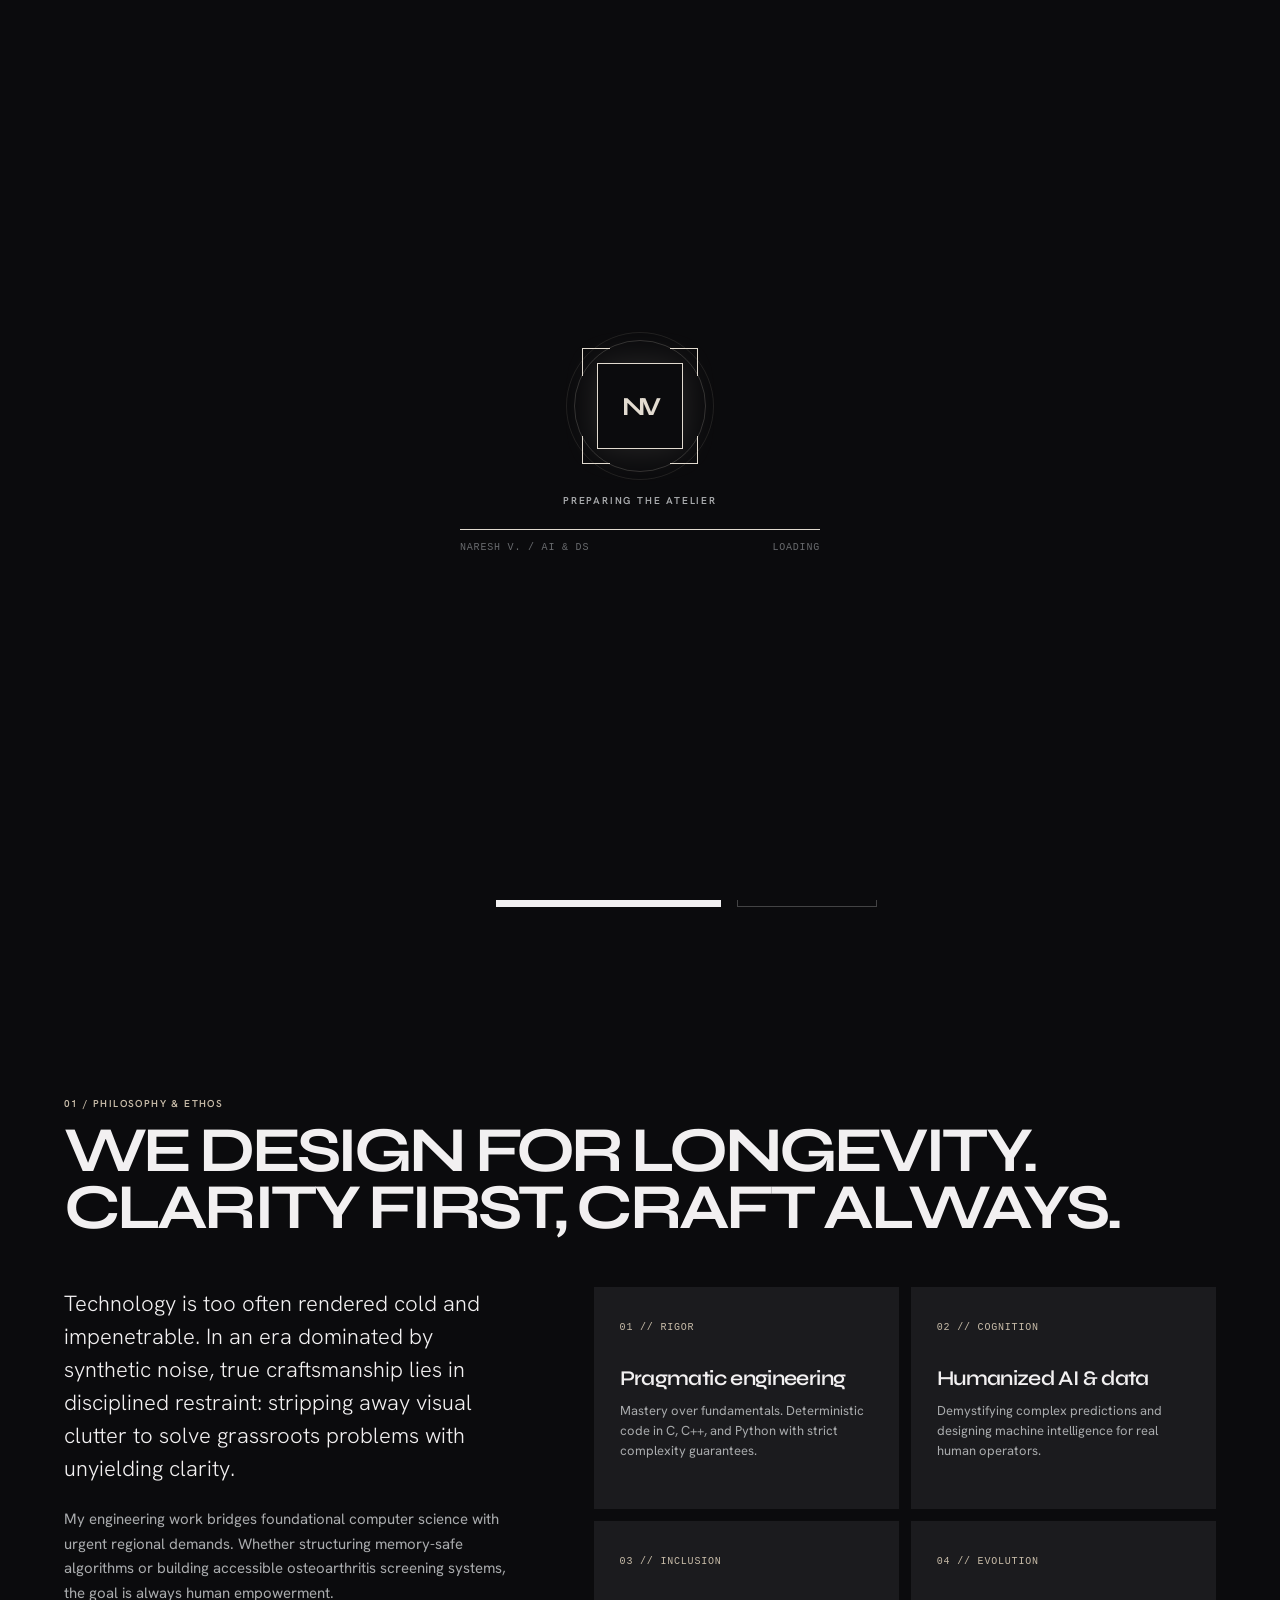
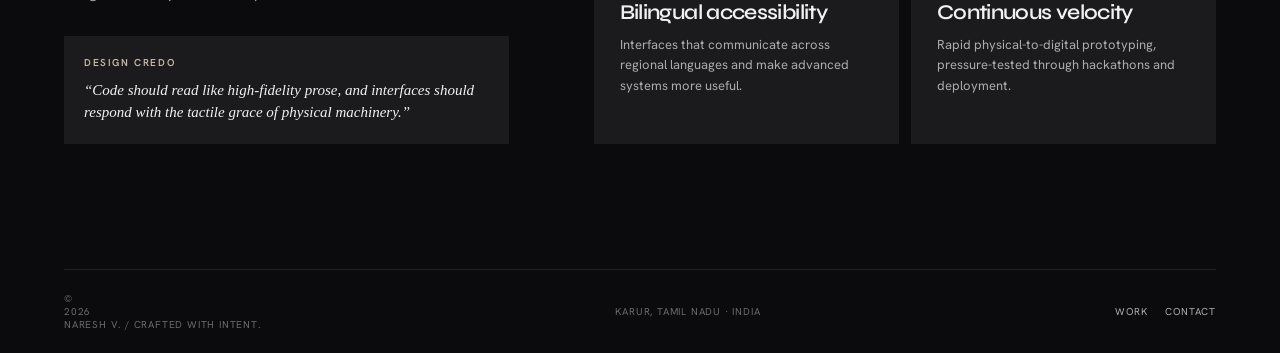
==== index.html @ b85d14c0 "Add files via upload" ====
<!doctype html>
<html lang="en">
<head>
  <meta charset="UTF-8" />
  <meta name="viewport" content="width=device-width, initial-scale=1.0" />
  <meta name="description" content="Naresh V. is an AI and Data Science engineer building practical, human-centered digital systems." />
  <title>Naresh V. | AI &amp; Data Science Engineer</title>
  <link rel="preconnect" href="https://fonts.googleapis.com" />
  <link rel="preconnect" href="https://fonts.googleapis.com" crossorigin />
  <link href="https://fonts.googleapis.com/css2?family=Hanken+Grotesk:wght@300;400;500;600&family=Syne:wght@500;600;700;800&display=swap" rel="stylesheet" />
  <link rel="stylesheet" href="styles.css" />
</head>
<body>
  <div class="cursor-glow" aria-hidden="true"></div>
  <header class="site-header">
    <a class="brand" href="index.html" aria-label="Naresh V. home"><span>NV</span><small>AI / DS</small></a>
    <nav class="desktop-nav" aria-label="Primary navigation"><a href="work.html">Work</a><a href="arsenal.html">Arsenal</a><a href="journey.html">Journey</a><a href="contact.html">Contact</a></nav>
    <a class="header-cta" href="contact.html">Let's connect <span>↗</span></a>
    <button class="menu-button" type="button" aria-label="Open navigation" aria-expanded="false"><span></span><span></span></button>
  </header>
  <main>
    <section class="hero section-shell">
      <div class="hero-topline"><span class="status"><i></i> B.Tech AI &amp; Data Science · MKCE Karur</span><span class="availability">Available for high-impact collaborations <b>2025</b></span></div>
      <div class="hero-title reveal"><p class="eyebrow">A digital craft practice</p><h1>Crafted to<br /><em>mean something</em><b>.</b></h1><p class="hero-note">// Turning complex algorithmic logic into intuitive, human-centered digital artifacts.</p></div>
      <div class="hero-grid reveal"><div><p class="eyebrow warm">Identity &amp; discipline</p><h2>Naresh V. — AI &amp; Data Science Engineer, software craftsman &amp; bilingual systems innovator.</h2></div><div class="hero-copy"><p>I am a second-year B.Tech student at <strong>M. Kumarasamy College of Engineering</strong>, Karur, Tamil Nadu. Rooted in programming logic, machine intelligence, and distributed systems, I construct robust software architectures designed to solve tangible grassroots challenges.</p><div class="hero-actions"><a class="button button-solid" href="work.html">Explore selected work <span>↗</span></a><a class="button button-ghost" href="#philosophy">Read ethos <span>↓</span></a></div></div></div>
    </section>
    <section class="section-shell philosophy" id="philosophy"><div class="section-heading reveal"><div><p class="eyebrow warm">01 / Philosophy &amp; ethos</p><h2>We design for longevity.<br />Clarity first, craft always.</h2></div></div><div class="philosophy-grid"><div class="philosophy-story reveal"><p class="lead">Technology is too often rendered cold and impenetrable. In an era dominated by synthetic noise, true craftsmanship lies in disciplined restraint: stripping away visual clutter to solve grassroots problems with unyielding clarity.</p><p>My engineering work bridges foundational computer science with urgent regional demands. Whether structuring memory-safe algorithms or building accessible osteoarthritis screening systems, the goal is always human empowerment.</p><blockquote><span>Design credo</span>“Code should read like high-fidelity prose, and interfaces should respond with the tactile grace of physical machinery.”</blockquote></div><div class="pillar-grid"><article><span>01 // RIGOR</span><h3>Pragmatic engineering</h3><p>Mastery over fundamentals. Deterministic code in C, C++, and Python with strict complexity guarantees.</p></article><article><span>02 // COGNITION</span><h3>Humanized AI &amp; data</h3><p>Demystifying complex predictions and designing machine intelligence for real human operators.</p></article><article><span>03 // INCLUSION</span><h3>Bilingual accessibility</h3><p>Interfaces that communicate across regional languages and make advanced systems more useful.</p></article><article><span>04 // EVOLUTION</span><h3>Continuous velocity</h3><p>Rapid physical-to-digital prototyping, pressure-tested through hackathons and deployment.</p></article></div></div></section>
  </main>
  <footer class="site-footer section-shell"><span>© <span id="year"></span> Naresh V. / Crafted with intent.</span><span>Karur, Tamil Nadu · India</span><span><a href="work.html">Work</a> <a href="contact.html">Contact</a></span></footer>
  <script src="script.js"></script>
</body>
</html>
---- styles.css ----
.preloader-corner{animation-duration:2.05s}.preloader-corner:nth-child(1){animation-delay:.15s}.preloader-corner:nth-child(2){animation-delay:.3s}.preloader-corner:nth-child(3){animation-delay:.45s}.preloader-corner:nth-child(4){animation-delay:.6s}.preloader-mark{animation-delay:1.95s;animation-duration:.8s}.preloader-kicker{animation-delay:2.35s}.preloader-meta{animation-delay:2.4s}.preloader-progress{animation-duration:3.2s}.preloader-frame:before,.preloader-frame:after{content:"";position:absolute;inset:-8px;border:1px solid rgba(226,219,208,.18);border-radius:50%;opacity:0;pointer-events:none}.preloader-frame:before{animation:preloader-circle-one 2.2s 1.35s cubic-bezier(.22,.61,.36,1) forwards}.preloader-frame:after{inset:-16px;border-color:rgba(199,187,168,.12);animation:preloader-circle-two 2.4s 1.55s cubic-bezier(.22,.61,.36,1) forwards}@keyframes preloader-circle-one{0%{opacity:0;transform:scale(.35) rotate(0deg)}20%{opacity:1}100%{opacity:1;transform:scale(1) rotate(720deg)}}@keyframes preloader-circle-two{0%{opacity:0;transform:scale(.2) rotate(0deg)}25%{opacity:1}100%{opacity:1;transform:scale(1) rotate(-720deg)}}
.preloader-corner:nth-child(1){--x:-70px;--y:-70px}.preloader-corner:nth-child(2){--x:70px;--y:-70px}.preloader-corner:nth-child(3){--x:70px;--y:70px}.preloader-corner:nth-child(4){--x:-70px;--y:70px}
.preloader{position:fixed;inset:0;z-index:100;display:grid;place-items:center;background:var(--canvas);transition:opacity .7s ease,visibility .7s ease}.preloader.is-done{opacity:0;visibility:hidden;pointer-events:none}.preloader-inner{width:min(360px,calc(100% - 48px));text-align:center}.preloader-frame{position:relative;width:116px;height:116px;margin:0 auto 30px}.preloader-corner{position:absolute;width:28px;height:28px;border-color:var(--cream);border-style:solid;opacity:0;animation:corner-assemble 1.15s cubic-bezier(.22,.61,.36,1) forwards}.preloader-corner:nth-child(1){top:0;left:0;border-width:1px 0 0 1px;animation-delay:.05s}.preloader-corner:nth-child(2){top:0;right:0;border-width:1px 1px 0 0;animation-delay:.16s}.preloader-corner:nth-child(3){bottom:0;right:0;border-width:0 1px 1px 0;animation-delay:.27s}.preloader-corner:nth-child(4){bottom:0;left:0;border-width:0 0 1px 1px;animation-delay:.38s}.preloader-mark{position:absolute;inset:15px;display:grid;place-items:center;border:1px solid transparent;color:var(--cream);font:700 26px var(--display);letter-spacing:-.12em;opacity:0;transform:scale(.55);animation:logo-emerge .55s .9s cubic-bezier(.2,.8,.2,1) forwards}.preloader-kicker{margin:0 0 22px;color:var(--muted);font:600 10px var(--body);letter-spacing:.18em;text-transform:uppercase;opacity:0;animation:preloader-copy .5s 1.12s ease forwards}.preloader-track{height:1px;background:var(--line);overflow:hidden}.preloader-progress{height:100%;width:0;background:var(--cream);animation:preloader-load 1.5s .15s cubic-bezier(.22,.61,.36,1) forwards}.preloader-meta{display:flex;justify-content:space-between;margin-top:12px;color:var(--faint);font:10px monospace;letter-spacing:.08em;text-transform:uppercase;opacity:0;animation:preloader-copy .5s 1.18s ease forwards}@keyframes corner-assemble{0%{opacity:0;transform:translate(var(--x),var(--y)) scale(.8)}15%{opacity:1}100%{opacity:1;transform:translate(0,0) scale(1)}}@keyframes logo-emerge{to{opacity:1;transform:scale(1);border-color:var(--cream);box-shadow:0 0 35px rgba(226,219,208,.14)}}@keyframes preloader-copy{to{opacity:1}}@keyframes preloader-load{to{width:100%}}
.draggable-letter{display:inline-block;touch-action:none;cursor:grab;transition:transform .28s cubic-bezier(.2,.8,.2,1),color .2s}.draggable-letter:hover{color:var(--warm);transform:translateY(-8px)}.draggable-letter.dragging{cursor:grabbing;transition:none;color:var(--warm);z-index:2}.draggable-letter.lifted{transform:translateY(-14px);color:var(--warm)}
.contact-details{background:var(--surface-2);border:1px solid var(--line);padding:28px;align-self:start}.contact-detail{display:flex;align-items:center;justify-content:space-between;gap:20px;padding:22px 0;border-bottom:1px solid var(--line)}.contact-detail:last-child{border-bottom:0}.contact-detail span{display:flex;flex-direction:column;gap:5px}.contact-detail small{font:600 10px var(--body);letter-spacing:.14em;text-transform:uppercase;color:var(--warm)}.contact-detail strong{font:500 17px var(--display);letter-spacing:-.02em}.contact-detail>b{font-size:18px;color:var(--warm);font-weight:400}.contact-detail:hover strong,.contact-detail:hover>b{color:var(--warm)}
.desktop-nav.mobile-open{transform:none}
.desktop-nav{position:absolute;left:50%;transform:translateX(-50%)}
.form-status{min-height:20px;margin:12px 0 0;color:var(--muted);font-size:12px}.form-status.success{color:#b9d8b1}.form-status.error{color:#e8a7a0}
.contact-email{display:flex;flex-direction:column;gap:5px;margin:28px 0 0!important;font-size:13px!important}.contact-email span{font:600 10px var(--body);letter-spacing:.14em;text-transform:uppercase;color:var(--warm)}.contact-email a{color:var(--text)}.contact-email a:hover{color:var(--warm)}
.page-hero{padding-top:105px;padding-bottom:95px}.page-hero h1{font:700 clamp(58px,9vw,120px)/.86 var(--display);letter-spacing:-.07em;text-transform:uppercase;margin:22px 0 28px}.page-hero h1 em{font-style:normal;color:var(--cream)}.page-hero>p:last-child{max-width:520px;color:var(--muted);font-size:18px;line-height:1.6}.contact h1{font:700 clamp(48px,7vw,92px)/.88 var(--display);letter-spacing:-.07em;text-transform:uppercase;margin:20px 0 0}.contact h1 em{font-style:normal;color:var(--cream)}
.ticker{display:none}
/* Hide removed arsenal entries while preserving the compact source markup. */
.arsenal-grid article:nth-child(2) li:nth-child(2),.arsenal-grid article:nth-child(2) li:nth-child(6),.arsenal-grid article:nth-child(3) li:nth-child(6),.arsenal-grid article:nth-child(4) li:nth-child(4){display:none}
@media(max-width:620px){.hero-title h1{max-width:100%;overflow:hidden}.grid-art{display:none}}
@media(max-width:620px){.section-heading h2,.timeline h3{overflow-wrap:anywhere;word-break:normal}}
@media(max-width:620px){.desktop-nav.mobile-open{display:flex;position:absolute;top:68px;left:0;right:0;flex-direction:column;gap:0;background:var(--surface);border:1px solid var(--line);padding:8px;z-index:30}.desktop-nav.mobile-open a{padding:14px;border-bottom:1px solid var(--line)}}
:root{--canvas:#0b0b0d;--surface:#141416;--surface-2:#1b1b1e;--surface-3:#29292b;--text:#f2f0f1;--muted:#a9abad;--faint:#686a6d;--line:rgba(245,245,247,.1);--line-hover:rgba(245,245,247,.24);--warm:#c7bba8;--cream:#e2dbd0;--display:'Syne',sans-serif;--body:'Hanken Grotesk',sans-serif}*{box-sizing:border-box}html{scroll-behavior:smooth}body{margin:0;background:var(--canvas);color:var(--text);font-family:var(--body);font-weight:400;line-height:1.55;overflow-x:hidden}body:before{content:"";position:fixed;inset:0;pointer-events:none;opacity:.04;background-image:radial-gradient(#fff .6px,transparent .6px);background-size:5px 5px;z-index:10}a{color:inherit;text-decoration:none}button,input,textarea{font:inherit}.section-shell{width:min(1280px,calc(100% - 128px));margin-inline:auto}.band{width:100%;max-width:none;padding-inline:max(64px,calc((100% - 1152px)/2));background:var(--surface)}.site-header{height:78px;width:min(1280px,calc(100% - 128px));margin:auto;display:flex;align-items:center;justify-content:space-between;border-bottom:1px solid var(--line);position:relative;z-index:20}.brand{display:flex;align-items:center;gap:12px;font-family:var(--display);font-weight:800;font-size:16px;letter-spacing:-.04em}.brand span{border:1px solid var(--line-hover);padding:5px 7px}.brand small{font:600 10px var(--body);letter-spacing:.18em;color:var(--muted)}.desktop-nav{display:flex;gap:30px;font-size:11px;text-transform:uppercase;letter-spacing:.14em;color:var(--muted)}.desktop-nav a:hover,.site-footer a:hover{color:var(--cream)}.header-cta{font-size:11px;text-transform:uppercase;letter-spacing:.12em;border:1px solid var(--line-hover);padding:10px 14px}.header-cta:hover{background:var(--cream);color:var(--canvas)}.header-cta span{margin-left:8px}.menu-button{display:none;background:none;border:0;color:var(--text);padding:8px}.menu-button span{display:block;width:23px;height:1px;background:var(--text);margin:5px}.hero{padding-top:80px;padding-bottom:55px;min-height:720px;position:relative}.hero:before{content:"";position:absolute;width:550px;height:550px;border-radius:50%;right:5%;top:80px;background:radial-gradient(circle,rgba(190,177,154,.09),transparent 66%);filter:blur(25px);pointer-events:none}.hero-topline,.project-meta,.telemetry-head,.label,.section-heading,.hero-actions,.ticker,.ribbon,.site-footer{display:flex;align-items:center;justify-content:space-between;gap:16px}.status,.availability,.eyebrow,.label,.project-meta,.tags,.telemetry,.queue,.site-footer{font-size:10px;letter-spacing:.14em;text-transform:uppercase}.status{padding:9px 13px;border:1px solid var(--line);color:var(--cream)}.status i,.live i{width:7px;height:7px;background:var(--warm);border-radius:50%;display:inline-block;box-shadow:0 0 0 4px rgba(199,187,168,.1)}.availability{color:var(--muted)}.availability b{color:var(--warm);font-weight:500;margin-left:5px}.eyebrow{color:var(--muted);font-weight:600;line-height:1.3}.eyebrow.warm,.warm-chip{color:var(--warm)}.hero-title{padding-top:95px;position:relative}.hero-title h1{font:700 clamp(54px,8.7vw,122px)/.84 var(--display);letter-spacing:-.065em;text-transform:uppercase;margin:20px 0 0;max-width:1000px}.hero-title h1 em,.contact h2 em{font-style:normal;color:var(--cream)}.hero-title h1 b{color:var(--warm)}.hero-note{position:absolute;right:2%;bottom:5px;color:var(--muted);font:12px/1.5 monospace;max-width:250px}.hero-grid{display:grid;grid-template-columns:4fr 8fr;gap:72px;margin-top:85px;border-top:1px solid var(--line);padding-top:24px}.hero-grid h2{font:600 22px/1.18 var(--display);letter-spacing:-.025em;margin:12px 0}.hero-copy{max-width:700px}.hero-copy p{font-size:18px;line-height:1.6;color:var(--muted);margin:0}.hero-copy strong{color:var(--text);font-weight:500}.hero-actions{justify-content:flex-start;margin-top:26px}.button{display:inline-flex;align-items:center;gap:24px;padding:13px 17px;border:1px solid var(--line-hover);text-transform:uppercase;font-size:10px;letter-spacing:.14em;cursor:pointer;transition:.25s}.button-solid{background:var(--text);color:var(--canvas);border-color:var(--text)}.button-solid:hover{background:var(--cream);border-color:var(--cream)}.button-ghost:hover{background:var(--surface-2)}.ticker{margin-top:80px;padding:13px 16px;background:rgba(20,20,22,.75);color:var(--muted);font-size:9px;letter-spacing:.13em;text-transform:uppercase}.ticker span:first-child,.ticker span:nth-of-type(4){color:var(--cream)}.ticker i{color:var(--faint);font-style:normal}.facts{padding-top:90px;padding-bottom:82px}.section-heading{align-items:flex-end;margin-bottom:50px}.section-heading h2,.contact h2{font:700 clamp(36px,5vw,65px)/.9 var(--display);letter-spacing:-.06em;text-transform:uppercase;margin:12px 0 0}.section-heading>p{max-width:330px;color:var(--muted);font-size:14px;margin:0}.fact-grid{display:grid;grid-template-columns:repeat(4,1fr);gap:12px}.fact-grid article,.pillar-grid article,.arsenal-grid article,.project{background:var(--surface-2);border:1px solid transparent;padding:25px;transition:.3s}.fact-grid article:hover,.pillar-grid article:hover,.arsenal-grid article:hover,.project:hover{border-color:var(--line-hover);background:#202023}.fact-grid article{min-height:230px;display:flex;flex-direction:column;justify-content:space-between}.fact-grid .label{color:var(--muted)}.label b{color:var(--warm);font-weight:400}.fact-grid strong{font:700 61px/1 var(--display);letter-spacing:-.08em}.fact-grid sup{font:500 24px var(--display);color:var(--warm);letter-spacing:0}.fact-grid p{color:var(--muted);font-size:12px;line-height:1.45;margin:0}.fact-grid p small{color:var(--text);font-size:12px}.fact-highlight{background:var(--surface-3)!important}.fact-highlight strong{text-align:center}.fact-highlight p{text-align:center}.ribbon{padding-top:38px;color:var(--muted);font:700 13px var(--display);letter-spacing:-.02em;opacity:.7}.philosophy,.arsenal{padding-top:125px;padding-bottom:125px}.philosophy-grid{display:grid;grid-template-columns:5fr 7fr;gap:85px}.philosophy-story .lead{font-size:22px;line-height:1.5;color:var(--text);font-weight:300;margin-top:0}.philosophy-story>p:not(.lead){font-size:15px;color:var(--muted);line-height:1.65}.philosophy-story blockquote{margin:30px 0 0;background:var(--surface-2);padding:20px;font:italic 15px/1.5 Georgia,serif;color:var(--text)}.philosophy-story blockquote span{display:block;font:600 10px var(--body);letter-spacing:.16em;text-transform:uppercase;color:var(--warm);font-style:normal;margin-bottom:10px}.pillar-grid{display:grid;grid-template-columns:1fr 1fr;gap:12px}.pillar-grid article{padding:25px}.pillar-grid article>span,.arsenal-grid article>.eyebrow{font:10px monospace;color:var(--warm);letter-spacing:.08em}.pillar-grid h3,.arsenal-grid h3{font:600 21px var(--display);letter-spacing:-.03em;margin:28px 0 10px}.pillar-grid p{color:var(--muted);font-size:13px;margin:0}.work{padding-top:100px;padding-bottom:110px}.project-list{display:grid;gap:38px}.project{padding:0;display:grid;grid-template-columns:1fr 1fr;overflow:hidden}.project-copy{padding:42px;display:flex;flex-direction:column;align-items:flex-start}.project-meta{width:100%;color:var(--muted);font:10px monospace;letter-spacing:.08em}.chip,.tags span{border-radius:999px;background:var(--surface-3);padding:6px 10px;color:var(--cream);font:10px var(--body);letter-spacing:.08em;text-transform:uppercase}.warm-chip{background:rgba(199,187,168,.12)}.project h3{font:600 clamp(29px,3.3vw,48px)/1 var(--display);letter-spacing:-.055em;margin:34px 0 10px}.project h4{font-size:16px;color:var(--cream);font-weight:500;margin:0 0 18px}.project p{color:var(--muted);font-size:14px;line-height:1.65;margin:0 0 22px}.tags{display:flex;flex-wrap:wrap;gap:6px;margin-bottom:35px}.tags span{font-size:9px;padding:5px 8px;color:var(--muted)}.text-link{font:600 10px var(--body);text-transform:uppercase;letter-spacing:.14em;margin-top:auto}.text-link:hover{color:var(--warm)}.visual{background:linear-gradient(135deg,var(--surface-3),#161619);padding:34px;min-height:390px;position:relative;overflow:hidden}.telemetry{align-self:center;background:var(--canvas);border:1px solid var(--line);padding:22px;position:relative;z-index:1}.telemetry-head{color:var(--muted);font:10px monospace;letter-spacing:.05em}.live{color:var(--warm)}.telemetry svg{display:block;width:100%;height:130px;margin:20px 0 5px;overflow:visible}.telemetry path{fill:none;stroke:var(--warm);stroke-width:2}.telemetry circle{fill:var(--warm)}.telemetry-values{display:grid;grid-template-columns:repeat(3,1fr);gap:6px}.telemetry-values span{background:var(--surface-2);padding:8px 4px;text-align:center;color:var(--muted);font:8px monospace}.telemetry-values b{display:block;color:var(--text);font-size:11px;margin-top:4px}.telemetry-values .gold{color:var(--warm)}.grid-art{position:absolute;inset:0;opacity:.45;background:linear-gradient(90deg,transparent 49.5%,rgba(255,255,255,.12) 50%,transparent 50.5%),linear-gradient(0deg,transparent 49.5%,rgba(255,255,255,.12) 50%,transparent 50.5%);background-size:70px 70px;transform:perspective(300px) rotateX(58deg) scale(1.8) translateY(90px)}.queue{display:flex;flex-direction:column;gap:10px;justify-content:flex-start}.queue p{margin:0;background:var(--canvas);padding:14px;color:var(--muted);font:10px monospace;letter-spacing:.04em}.queue p:first-of-type{color:var(--text)}.queue em{float:right;color:var(--warm);font-style:normal}.queue>strong{margin-top:auto;background:var(--surface-3);padding:15px;text-align:center;color:var(--cream);font-size:10px;font-weight:500}.project-pair{display:grid;grid-template-columns:1fr 1fr;gap:12px}.compact{display:flex;flex-direction:column;padding:28px;min-height:340px}.compact h3{font-size:28px;margin-top:30px}.compact h4{font-size:14px}.compact p{font-size:13px}.arsenal-grid{display:grid;grid-template-columns:repeat(4,1fr);gap:12px}.arsenal-grid article{padding:24px}.arsenal-grid .eyebrow{justify-content:space-between}.arsenal-grid .eyebrow b{color:var(--muted);font-weight:400}.arsenal-grid h3{margin:28px 0}.arsenal-grid ul{padding:0;margin:0;list-style:none}.arsenal-grid li{display:flex;justify-content:space-between;gap:8px;border-top:1px solid var(--line);padding:11px 0;color:var(--muted);font-size:12px}.arsenal-grid li strong{color:var(--text);font-weight:500}.arsenal-grid li small{font:9px monospace;color:var(--warm);text-align:right}.journey{padding-top:95px;padding-bottom:100px}.timeline{display:grid;gap:8px}.timeline article{display:grid;grid-template-columns:3fr 9fr;gap:30px;background:var(--surface-2);border:1px solid transparent;padding:20px 24px;transition:.25s}.timeline article:hover{border-color:var(--line-hover)}.timeline article>span{font:10px monospace;color:var(--warm);letter-spacing:.08em}.timeline h3{font:600 21px var(--display);margin:0 0 4px}.timeline p{color:var(--muted);font-size:13px;margin:0}.contact{display:grid;grid-template-columns:1fr 1fr;gap:100px;padding-top:130px;padding-bottom:130px}.contact>div>p:not(.eyebrow){max-width:480px;color:var(--muted);font-size:17px;margin-top:30px}.contact ul{list-style:none;padding:0;margin:30px 0 0;color:var(--muted);font-size:13px}.contact li{margin:10px 0}.contact li span{color:var(--warm);margin-right:10px}.contact-form{background:var(--surface-2);padding:28px;display:flex;flex-direction:column;border:1px solid var(--line)}.contact-form label{font:10px var(--body);text-transform:uppercase;letter-spacing:.12em;color:var(--muted);margin:0 0 7px}.contact-form input,.contact-form textarea{background:var(--canvas);border:1px solid var(--line);padding:12px 14px;color:var(--text);outline:0;margin-bottom:20px;resize:vertical}.contact-form input:focus,.contact-form textarea:focus{border-color:var(--warm)}.contact-form .button{align-self:flex-start;margin-top:4px}.site-footer{width:min(1280px,calc(100% - 128px));margin:auto;border-top:1px solid var(--line);padding:22px 0;color:var(--faint);font:10px var(--body);text-transform:uppercase;letter-spacing:.08em}.site-footer span:last-child{display:flex;gap:18px}.site-footer a{color:var(--muted)}.reveal{opacity:0;transform:translateY(24px);transition:opacity .75s ease,transform .75s ease}.reveal.visible{opacity:1;transform:none}.cursor-glow{position:fixed;width:260px;height:260px;pointer-events:none;border-radius:50%;background:radial-gradient(circle,rgba(199,187,168,.06),transparent 68%);transform:translate(-50%,-50%);z-index:0}@media(max-width:900px){.section-shell,.site-header,.site-footer{width:calc(100% - 40px)}.band{padding-inline:20px}.desktop-nav{gap:14px}.hero-grid,.philosophy-grid,.contact{grid-template-columns:1fr;gap:35px}.hero-note{position:static;margin:22px 0 0}.fact-grid,.arsenal-grid{grid-template-columns:1fr 1fr}.project{grid-template-columns:1fr}.visual{min-height:330px}.project-pair{grid-template-columns:1fr}.contact{padding-top:90px}.ticker{flex-wrap:wrap}.timeline article{grid-template-columns:1fr;gap:8px}}@media(max-width:620px){.site-header{height:68px}.desktop-nav,.header-cta{display:none}.menu-button{display:block}.hero{padding-top:42px;min-height:0}.hero-topline{align-items:flex-start;flex-direction:column}.availability{display:none}.hero-title{padding-top:70px}.hero-title h1{font-size:clamp(48px,14vw,74px)}.hero-grid{margin-top:65px}.hero-grid h2{font-size:20px}.hero-copy p{font-size:16px}.hero-actions{align-items:stretch;flex-direction:column}.button{justify-content:space-between}.ticker{margin-top:55px;gap:9px}.facts,.philosophy,.arsenal,.work,.journey{padding-top:75px;padding-bottom:75px}.section-heading{align-items:flex-start;flex-direction:column;gap:18px;margin-bottom:32px}.section-heading h2,.contact h2{font-size:42px}.fact-grid,.arsenal-grid,.pillar-grid{grid-template-columns:1fr}.fact-grid article{min-height:185px}.ribbon{align-items:flex-start;flex-wrap:wrap;justify-content:flex-start;font-size:11px;gap:12px 22px}.philosophy-story .lead{font-size:19px}.project-copy{padding:26px}.project h3{font-size:32px;margin-top:26px}.visual{padding:18px;min-height:300px}.telemetry{padding:14px}.telemetry-values{grid-template-columns:1fr}.project-pair{gap:12px}.compact{min-height:0}.contact{gap:40px}.contact h2{font-size:46px}.site-footer{align-items:flex-start;flex-direction:column;gap:12px}.site-footer span:last-child{gap:12px}.cursor-glow{display:none}}
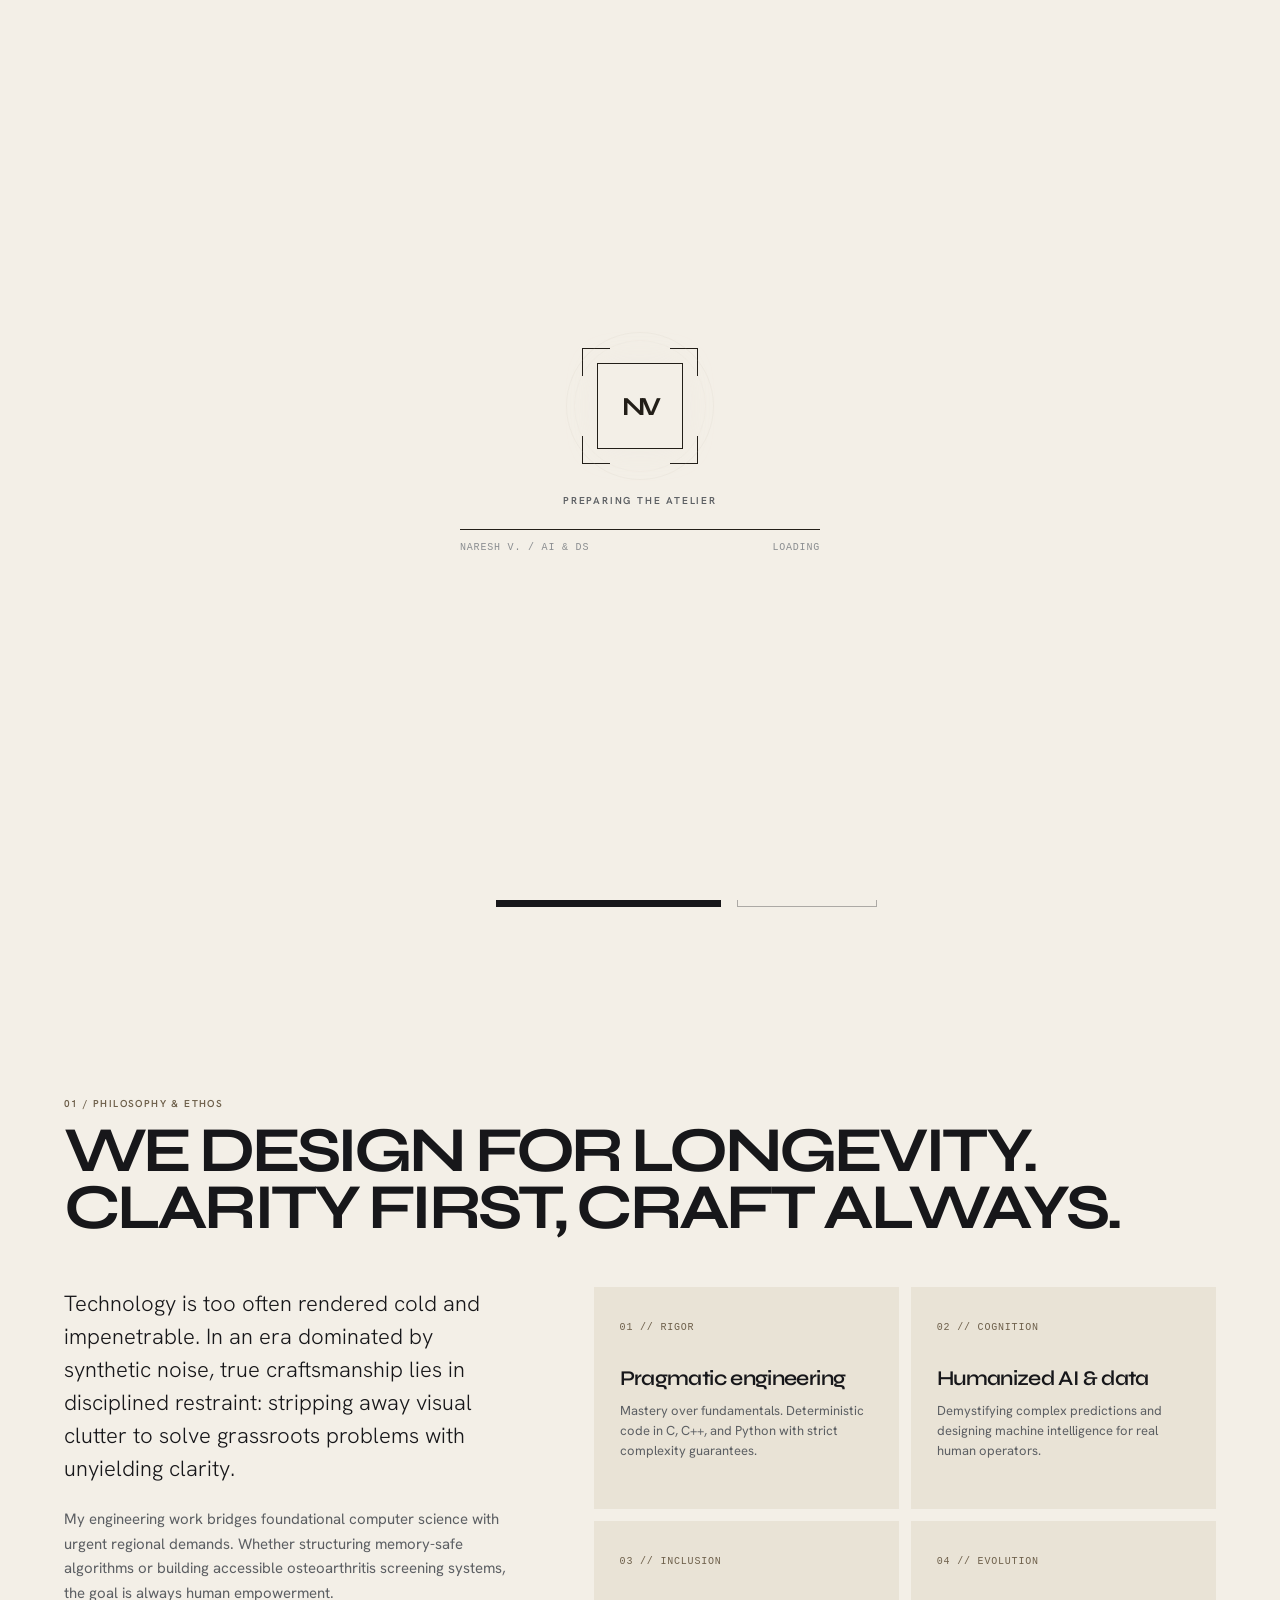
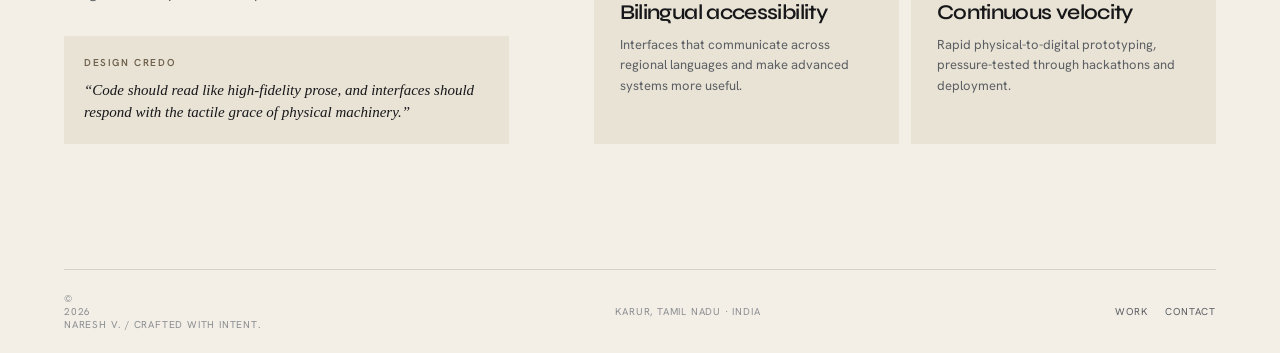
==== commit 96d05182: "Add files via upload" ====
--- a/index.html
+++ b/index.html
@@ -10,11 +10,22 @@
   <link href="https://fonts.googleapis.com/css2?family=Hanken+Grotesk:wght@300;400;500;600&family=Syne:wght@500;600;700;800&display=swap" rel="stylesheet" />
   <link rel="stylesheet" href="styles.css" />
 </head>
-<body>
+<body class="preload-page">
+  <div class="preloader" aria-label="Loading Naresh V. portfolio">
+    <div class="preloader-inner">
+      <div class="preloader-frame">
+        <i class="preloader-corner"></i><i class="preloader-corner"></i><i class="preloader-corner"></i><i class="preloader-corner"></i>
+        <div class="preloader-mark">NV</div>
+      </div>
+      <p class="preloader-kicker">Preparing the atelier</p>
+      <div class="preloader-track"><div class="preloader-progress"></div></div>
+      <div class="preloader-meta"><span>Naresh V. / AI &amp; DS</span><span>Loading</span></div>
+    </div>
+  </div>
   <div class="cursor-glow" aria-hidden="true"></div>
   <header class="site-header">
     <a class="brand" href="index.html" aria-label="Naresh V. home"><span>NV</span><small>AI / DS</small></a>
-    <nav class="desktop-nav" aria-label="Primary navigation"><a href="work.html">Work</a><a href="arsenal.html">Arsenal</a><a href="journey.html">Journey</a><a href="contact.html">Contact</a></nav>
+    <nav class="desktop-nav" aria-label="Primary navigation"><a href="work.html">Work</a><a href="arsenal.html">Arsenal</a><a href="journey.html">Journey</a><a href="contact.html">Contact</a><a href="play.html">Play</a></nav><button class="theme-toggle" type="button" aria-label="Toggle color theme" aria-pressed="false"><span aria-hidden="true">☾</span></button>
     <a class="header-cta" href="contact.html">Let's connect <span>↗</span></a>
     <button class="menu-button" type="button" aria-label="Open navigation" aria-expanded="false"><span></span><span></span></button>
   </header>
--- a/styles.css
+++ b/styles.css
@@ -14,4 +14,33 @@
 @media(max-width:620px){.hero-title h1{max-width:100%;overflow:hidden}.grid-art{display:none}}
 @media(max-width:620px){.section-heading h2,.timeline h3{overflow-wrap:anywhere;word-break:normal}}
 @media(max-width:620px){.desktop-nav.mobile-open{display:flex;position:absolute;top:68px;left:0;right:0;flex-direction:column;gap:0;background:var(--surface);border:1px solid var(--line);padding:8px;z-index:30}.desktop-nav.mobile-open a{padding:14px;border-bottom:1px solid var(--line)}}
-:root{--canvas:#0b0b0d;--surface:#141416;--surface-2:#1b1b1e;--surface-3:#29292b;--text:#f2f0f1;--muted:#a9abad;--faint:#686a6d;--line:rgba(245,245,247,.1);--line-hover:rgba(245,245,247,.24);--warm:#c7bba8;--cream:#e2dbd0;--display:'Syne',sans-serif;--body:'Hanken Grotesk',sans-serif}*{box-sizing:border-box}html{scroll-behavior:smooth}body{margin:0;background:var(--canvas);color:var(--text);font-family:var(--body);font-weight:400;line-height:1.55;overflow-x:hidden}body:before{content:"";position:fixed;inset:0;pointer-events:none;opacity:.04;background-image:radial-gradient(#fff .6px,transparent .6px);background-size:5px 5px;z-index:10}a{color:inherit;text-decoration:none}button,input,textarea{font:inherit}.section-shell{width:min(1280px,calc(100% - 128px));margin-inline:auto}.band{width:100%;max-width:none;padding-inline:max(64px,calc((100% - 1152px)/2));background:var(--surface)}.site-header{height:78px;width:min(1280px,calc(100% - 128px));margin:auto;display:flex;align-items:center;justify-content:space-between;border-bottom:1px solid var(--line);position:relative;z-index:20}.brand{display:flex;align-items:center;gap:12px;font-family:var(--display);font-weight:800;font-size:16px;letter-spacing:-.04em}.brand span{border:1px solid var(--line-hover);padding:5px 7px}.brand small{font:600 10px var(--body);letter-spacing:.18em;color:var(--muted)}.desktop-nav{display:flex;gap:30px;font-size:11px;text-transform:uppercase;letter-spacing:.14em;color:var(--muted)}.desktop-nav a:hover,.site-footer a:hover{color:var(--cream)}.header-cta{font-size:11px;text-transform:uppercase;letter-spacing:.12em;border:1px solid var(--line-hover);padding:10px 14px}.header-cta:hover{background:var(--cream);color:var(--canvas)}.header-cta span{margin-left:8px}.menu-button{display:none;background:none;border:0;color:var(--text);padding:8px}.menu-button span{display:block;width:23px;height:1px;background:var(--text);margin:5px}.hero{padding-top:80px;padding-bottom:55px;min-height:720px;position:relative}.hero:before{content:"";position:absolute;width:550px;height:550px;border-radius:50%;right:5%;top:80px;background:radial-gradient(circle,rgba(190,177,154,.09),transparent 66%);filter:blur(25px);pointer-events:none}.hero-topline,.project-meta,.telemetry-head,.label,.section-heading,.hero-actions,.ticker,.ribbon,.site-footer{display:flex;align-items:center;justify-content:space-between;gap:16px}.status,.availability,.eyebrow,.label,.project-meta,.tags,.telemetry,.queue,.site-footer{font-size:10px;letter-spacing:.14em;text-transform:uppercase}.status{padding:9px 13px;border:1px solid var(--line);color:var(--cream)}.status i,.live i{width:7px;height:7px;background:var(--warm);border-radius:50%;display:inline-block;box-shadow:0 0 0 4px rgba(199,187,168,.1)}.availability{color:var(--muted)}.availability b{color:var(--warm);font-weight:500;margin-left:5px}.eyebrow{color:var(--muted);font-weight:600;line-height:1.3}.eyebrow.warm,.warm-chip{color:var(--warm)}.hero-title{padding-top:95px;position:relative}.hero-title h1{font:700 clamp(54px,8.7vw,122px)/.84 var(--display);letter-spacing:-.065em;text-transform:uppercase;margin:20px 0 0;max-width:1000px}.hero-title h1 em,.contact h2 em{font-style:normal;color:var(--cream)}.hero-title h1 b{color:var(--warm)}.hero-note{position:absolute;right:2%;bottom:5px;color:var(--muted);font:12px/1.5 monospace;max-width:250px}.hero-grid{display:grid;grid-template-columns:4fr 8fr;gap:72px;margin-top:85px;border-top:1px solid var(--line);padding-top:24px}.hero-grid h2{font:600 22px/1.18 var(--display);letter-spacing:-.025em;margin:12px 0}.hero-copy{max-width:700px}.hero-copy p{font-size:18px;line-height:1.6;color:var(--muted);margin:0}.hero-copy strong{color:var(--text);font-weight:500}.hero-actions{justify-content:flex-start;margin-top:26px}.button{display:inline-flex;align-items:center;gap:24px;padding:13px 17px;border:1px solid var(--line-hover);text-transform:uppercase;font-size:10px;letter-spacing:.14em;cursor:pointer;transition:.25s}.button-solid{background:var(--text);color:var(--canvas);border-color:var(--text)}.button-solid:hover{background:var(--cream);border-color:var(--cream)}.button-ghost:hover{background:var(--surface-2)}.ticker{margin-top:80px;padding:13px 16px;background:rgba(20,20,22,.75);color:var(--muted);font-size:9px;letter-spacing:.13em;text-transform:uppercase}.ticker span:first-child,.ticker span:nth-of-type(4){color:var(--cream)}.ticker i{color:var(--faint);font-style:normal}.facts{padding-top:90px;padding-bottom:82px}.section-heading{align-items:flex-end;margin-bottom:50px}.section-heading h2,.contact h2{font:700 clamp(36px,5vw,65px)/.9 var(--display);letter-spacing:-.06em;text-transform:uppercase;margin:12px 0 0}.section-heading>p{max-width:330px;color:var(--muted);font-size:14px;margin:0}.fact-grid{display:grid;grid-template-columns:repeat(4,1fr);gap:12px}.fact-grid article,.pillar-grid article,.arsenal-grid article,.project{background:var(--surface-2);border:1px solid transparent;padding:25px;transition:.3s}.fact-grid article:hover,.pillar-grid article:hover,.arsenal-grid article:hover,.project:hover{border-color:var(--line-hover);background:#202023}.fact-grid article{min-height:230px;display:flex;flex-direction:column;justify-content:space-between}.fact-grid .label{color:var(--muted)}.label b{color:var(--warm);font-weight:400}.fact-grid strong{font:700 61px/1 var(--display);letter-spacing:-.08em}.fact-grid sup{font:500 24px var(--display);color:var(--warm);letter-spacing:0}.fact-grid p{color:var(--muted);font-size:12px;line-height:1.45;margin:0}.fact-grid p small{color:var(--text);font-size:12px}.fact-highlight{background:var(--surface-3)!important}.fact-highlight strong{text-align:center}.fact-highlight p{text-align:center}.ribbon{padding-top:38px;color:var(--muted);font:700 13px var(--display);letter-spacing:-.02em;opacity:.7}.philosophy,.arsenal{padding-top:125px;padding-bottom:125px}.philosophy-grid{display:grid;grid-template-columns:5fr 7fr;gap:85px}.philosophy-story .lead{font-size:22px;line-height:1.5;color:var(--text);font-weight:300;margin-top:0}.philosophy-story>p:not(.lead){font-size:15px;color:var(--muted);line-height:1.65}.philosophy-story blockquote{margin:30px 0 0;background:var(--surface-2);padding:20px;font:italic 15px/1.5 Georgia,serif;color:var(--text)}.philosophy-story blockquote span{display:block;font:600 10px var(--body);letter-spacing:.16em;text-transform:uppercase;color:var(--warm);font-style:normal;margin-bottom:10px}.pillar-grid{display:grid;grid-template-columns:1fr 1fr;gap:12px}.pillar-grid article{padding:25px}.pillar-grid article>span,.arsenal-grid article>.eyebrow{font:10px monospace;color:var(--warm);letter-spacing:.08em}.pillar-grid h3,.arsenal-grid h3{font:600 21px var(--display);letter-spacing:-.03em;margin:28px 0 10px}.pillar-grid p{color:var(--muted);font-size:13px;margin:0}.work{padding-top:100px;padding-bottom:110px}.project-list{display:grid;gap:38px}.project{padding:0;display:grid;grid-template-columns:1fr 1fr;overflow:hidden}.project-copy{padding:42px;display:flex;flex-direction:column;align-items:flex-start}.project-meta{width:100%;color:var(--muted);font:10px monospace;letter-spacing:.08em}.chip,.tags span{border-radius:999px;background:var(--surface-3);padding:6px 10px;color:var(--cream);font:10px var(--body);letter-spacing:.08em;text-transform:uppercase}.warm-chip{background:rgba(199,187,168,.12)}.project h3{font:600 clamp(29px,3.3vw,48px)/1 var(--display);letter-spacing:-.055em;margin:34px 0 10px}.project h4{font-size:16px;color:var(--cream);font-weight:500;margin:0 0 18px}.project p{color:var(--muted);font-size:14px;line-height:1.65;margin:0 0 22px}.tags{display:flex;flex-wrap:wrap;gap:6px;margin-bottom:35px}.tags span{font-size:9px;padding:5px 8px;color:var(--muted)}.text-link{font:600 10px var(--body);text-transform:uppercase;letter-spacing:.14em;margin-top:auto}.text-link:hover{color:var(--warm)}.visual{background:linear-gradient(135deg,var(--surface-3),#161619);padding:34px;min-height:390px;position:relative;overflow:hidden}.telemetry{align-self:center;background:var(--canvas);border:1px solid var(--line);padding:22px;position:relative;z-index:1}.telemetry-head{color:var(--muted);font:10px monospace;letter-spacing:.05em}.live{color:var(--warm)}.telemetry svg{display:block;width:100%;height:130px;margin:20px 0 5px;overflow:visible}.telemetry path{fill:none;stroke:var(--warm);stroke-width:2}.telemetry circle{fill:var(--warm)}.telemetry-values{display:grid;grid-template-columns:repeat(3,1fr);gap:6px}.telemetry-values span{background:var(--surface-2);padding:8px 4px;text-align:center;color:var(--muted);font:8px monospace}.telemetry-values b{display:block;color:var(--text);font-size:11px;margin-top:4px}.telemetry-values .gold{color:var(--warm)}.grid-art{position:absolute;inset:0;opacity:.45;background:linear-gradient(90deg,transparent 49.5%,rgba(255,255,255,.12) 50%,transparent 50.5%),linear-gradient(0deg,transparent 49.5%,rgba(255,255,255,.12) 50%,transparent 50.5%);background-size:70px 70px;transform:perspective(300px) rotateX(58deg) scale(1.8) translateY(90px)}.queue{display:flex;flex-direction:column;gap:10px;justify-content:flex-start}.queue p{margin:0;background:var(--canvas);padding:14px;color:var(--muted);font:10px monospace;letter-spacing:.04em}.queue p:first-of-type{color:var(--text)}.queue em{float:right;color:var(--warm);font-style:normal}.queue>strong{margin-top:auto;background:var(--surface-3);padding:15px;text-align:center;color:var(--cream);font-size:10px;font-weight:500}.project-pair{display:grid;grid-template-columns:1fr 1fr;gap:12px}.compact{display:flex;flex-direction:column;padding:28px;min-height:340px}.compact h3{font-size:28px;margin-top:30px}.compact h4{font-size:14px}.compact p{font-size:13px}.arsenal-grid{display:grid;grid-template-columns:repeat(4,1fr);gap:12px}.arsenal-grid article{padding:24px}.arsenal-grid .eyebrow{justify-content:space-between}.arsenal-grid .eyebrow b{color:var(--muted);font-weight:400}.arsenal-grid h3{margin:28px 0}.arsenal-grid ul{padding:0;margin:0;list-style:none}.arsenal-grid li{display:flex;justify-content:space-between;gap:8px;border-top:1px solid var(--line);padding:11px 0;color:var(--muted);font-size:12px}.arsenal-grid li strong{color:var(--text);font-weight:500}.arsenal-grid li small{font:9px monospace;color:var(--warm);text-align:right}.journey{padding-top:95px;padding-bottom:100px}.timeline{display:grid;gap:8px}.timeline article{display:grid;grid-template-columns:3fr 9fr;gap:30px;background:var(--surface-2);border:1px solid transparent;padding:20px 24px;transition:.25s}.timeline article:hover{border-color:var(--line-hover)}.timeline article>span{font:10px monospace;color:var(--warm);letter-spacing:.08em}.timeline h3{font:600 21px var(--display);margin:0 0 4px}.timeline p{color:var(--muted);font-size:13px;margin:0}.contact{display:grid;grid-template-columns:1fr 1fr;gap:100px;padding-top:130px;padding-bottom:130px}.contact>div>p:not(.eyebrow){max-width:480px;color:var(--muted);font-size:17px;margin-top:30px}.contact ul{list-style:none;padding:0;margin:30px 0 0;color:var(--muted);font-size:13px}.contact li{margin:10px 0}.contact li span{color:var(--warm);margin-right:10px}.contact-form{background:var(--surface-2);padding:28px;display:flex;flex-direction:column;border:1px solid var(--line)}.contact-form label{font:10px var(--body);text-transform:uppercase;letter-spacing:.12em;color:var(--muted);margin:0 0 7px}.contact-form input,.contact-form textarea{background:var(--canvas);border:1px solid var(--line);padding:12px 14px;color:var(--text);outline:0;margin-bottom:20px;resize:vertical}.contact-form input:focus,.contact-form textarea:focus{border-color:var(--warm)}.contact-form .button{align-self:flex-start;margin-top:4px}.site-footer{width:min(1280px,calc(100% - 128px));margin:auto;border-top:1px solid var(--line);padding:22px 0;color:var(--faint);font:10px var(--body);text-transform:uppercase;letter-spacing:.08em}.site-footer span:last-child{display:flex;gap:18px}.site-footer a{color:var(--muted)}.reveal{opacity:0;transform:translateY(24px);transition:opacity .75s ease,transform .75s ease}.reveal.visible{opacity:1;transform:none}.cursor-glow{position:fixed;width:260px;height:260px;pointer-events:none;border-radius:50%;background:radial-gradient(circle,rgba(199,187,168,.06),transparent 68%);transform:translate(-50%,-50%);z-index:0}@media(max-width:900px){.section-shell,.site-header,.site-footer{width:calc(100% - 40px)}.band{padding-inline:20px}.desktop-nav{gap:14px}.hero-grid,.philosophy-grid,.contact{grid-template-columns:1fr;gap:35px}.hero-note{position:static;margin:22px 0 0}.fact-grid,.arsenal-grid{grid-template-columns:1fr 1fr}.project{grid-template-columns:1fr}.visual{min-height:330px}.project-pair{grid-template-columns:1fr}.contact{padding-top:90px}.ticker{flex-wrap:wrap}.timeline article{grid-template-columns:1fr;gap:8px}}@media(max-width:620px){.site-header{height:68px}.desktop-nav,.header-cta{display:none}.menu-button{display:block}.hero{padding-top:42px;min-height:0}.hero-topline{align-items:flex-start;flex-direction:column}.availability{display:none}.hero-title{padding-top:70px}.hero-title h1{font-size:clamp(48px,14vw,74px)}.hero-grid{margin-top:65px}.hero-grid h2{font-size:20px}.hero-copy p{font-size:16px}.hero-actions{align-items:stretch;flex-direction:column}.button{justify-content:space-between}.ticker{margin-top:55px;gap:9px}.facts,.philosophy,.arsenal,.work,.journey{padding-top:75px;padding-bottom:75px}.section-heading{align-items:flex-start;flex-direction:column;gap:18px;margin-bottom:32px}.section-heading h2,.contact h2{font-size:42px}.fact-grid,.arsenal-grid,.pillar-grid{grid-template-columns:1fr}.fact-grid article{min-height:185px}.ribbon{align-items:flex-start;flex-wrap:wrap;justify-content:flex-start;font-size:11px;gap:12px 22px}.philosophy-story .lead{font-size:19px}.project-copy{padding:26px}.project h3{font-size:32px;margin-top:26px}.visual{padding:18px;min-height:300px}.telemetry{padding:14px}.telemetry-values{grid-template-columns:1fr}.project-pair{gap:12px}.compact{min-height:0}.contact{gap:40px}.contact h2{font-size:46px}.site-footer{align-items:flex-start;flex-direction:column;gap:12px}.site-footer span:last-child{gap:12px}.cursor-glow{display:none}}+:root{--canvas:#0b0b0d;--surface:#141416;--surface-2:#1b1b1e;--surface-3:#29292b;--text:#f2f0f1;--muted:#a9abad;--faint:#686a6d;--line:rgba(245,245,247,.1);--line-hover:rgba(245,245,247,.24);--warm:#c7bba8;--cream:#e2dbd0;--display:'Syne',sans-serif;--body:'Hanken Grotesk',sans-serif}*{box-sizing:border-box}html{scroll-behavior:smooth}body{margin:0;background:var(--canvas);color:var(--text);font-family:var(--body);font-weight:400;line-height:1.55;overflow-x:hidden}body:before{content:"";position:fixed;inset:0;pointer-events:none;opacity:.04;background-image:radial-gradient(#fff .6px,transparent .6px);background-size:5px 5px;z-index:10}a{color:inherit;text-decoration:none}button,input,textarea{font:inherit}.section-shell{width:min(1280px,calc(100% - 128px));margin-inline:auto}.band{width:100%;max-width:none;padding-inline:max(64px,calc((100% - 1152px)/2));background:var(--surface)}.site-header{height:78px;width:min(1280px,calc(100% - 128px));margin:auto;display:flex;align-items:center;justify-content:space-between;border-bottom:1px solid var(--line);position:relative;z-index:20}.brand{display:flex;align-items:center;gap:12px;font-family:var(--display);font-weight:800;font-size:16px;letter-spacing:-.04em}.brand span{border:1px solid var(--line-hover);padding:5px 7px}.brand small{font:600 10px var(--body);letter-spacing:.18em;color:var(--muted)}.desktop-nav{display:flex;gap:30px;font-size:11px;text-transform:uppercase;letter-spacing:.14em;color:var(--muted)}.desktop-nav a:hover,.site-footer a:hover{color:var(--cream)}.header-cta{font-size:11px;text-transform:uppercase;letter-spacing:.12em;border:1px solid var(--line-hover);padding:10px 14px}.header-cta:hover{background:var(--cream);color:var(--canvas)}.header-cta span{margin-left:8px}.menu-button{display:none;background:none;border:0;color:var(--text);padding:8px}.menu-button span{display:block;width:23px;height:1px;background:var(--text);margin:5px}.hero{padding-top:80px;padding-bottom:55px;min-height:720px;position:relative}.hero:before{content:"";position:absolute;width:550px;height:550px;border-radius:50%;right:5%;top:80px;background:radial-gradient(circle,rgba(190,177,154,.09),transparent 66%);filter:blur(25px);pointer-events:none}.hero-topline,.project-meta,.telemetry-head,.label,.section-heading,.hero-actions,.ticker,.ribbon,.site-footer{display:flex;align-items:center;justify-content:space-between;gap:16px}.status,.availability,.eyebrow,.label,.project-meta,.tags,.telemetry,.queue,.site-footer{font-size:10px;letter-spacing:.14em;text-transform:uppercase}.status{padding:9px 13px;border:1px solid var(--line);color:var(--cream)}.status i,.live i{width:7px;height:7px;background:var(--warm);border-radius:50%;display:inline-block;box-shadow:0 0 0 4px rgba(199,187,168,.1)}.availability{color:var(--muted)}.availability b{color:var(--warm);font-weight:500;margin-left:5px}.eyebrow{color:var(--muted);font-weight:600;line-height:1.3}.eyebrow.warm,.warm-chip{color:var(--warm)}.hero-title{padding-top:95px;position:relative}.hero-title h1{font:700 clamp(54px,8.7vw,122px)/.84 var(--display);letter-spacing:-.065em;text-transform:uppercase;margin:20px 0 0;max-width:1000px}.hero-title h1 em,.contact h2 em{font-style:normal;color:var(--cream)}.hero-title h1 b{color:var(--warm)}.hero-note{position:absolute;right:2%;bottom:5px;color:var(--muted);font:12px/1.5 monospace;max-width:250px}.hero-grid{display:grid;grid-template-columns:4fr 8fr;gap:72px;margin-top:85px;border-top:1px solid var(--line);padding-top:24px}.hero-grid h2{font:600 22px/1.18 var(--display);letter-spacing:-.025em;margin:12px 0}.hero-copy{max-width:700px}.hero-copy p{font-size:18px;line-height:1.6;color:var(--muted);margin:0}.hero-copy strong{color:var(--text);font-weight:500}.hero-actions{justify-content:flex-start;margin-top:26px}.button{display:inline-flex;align-items:center;gap:24px;padding:13px 17px;border:1px solid var(--line-hover);text-transform:uppercase;font-size:10px;letter-spacing:.14em;cursor:pointer;transition:.25s}.button-solid{background:var(--text);color:var(--canvas);border-color:var(--text)}.button-solid:hover{background:var(--cream);border-color:var(--cream)}.button-ghost:hover{background:var(--surface-2)}.ticker{margin-top:80px;padding:13px 16px;background:rgba(20,20,22,.75);color:var(--muted);font-size:9px;letter-spacing:.13em;text-transform:uppercase}.ticker span:first-child,.ticker span:nth-of-type(4){color:var(--cream)}.ticker i{color:var(--faint);font-style:normal}.facts{padding-top:90px;padding-bottom:82px}.section-heading{align-items:flex-end;margin-bottom:50px}.section-heading h2,.contact h2{font:700 clamp(36px,5vw,65px)/.9 var(--display);letter-spacing:-.06em;text-transform:uppercase;margin:12px 0 0}.section-heading>p{max-width:330px;color:var(--muted);font-size:14px;margin:0}.fact-grid{display:grid;grid-template-columns:repeat(4,1fr);gap:12px}.fact-grid article,.pillar-grid article,.arsenal-grid article,.project{background:var(--surface-2);border:1px solid transparent;padding:25px;transition:.3s}.fact-grid article:hover,.pillar-grid article:hover,.arsenal-grid article:hover,.project:hover{border-color:var(--line-hover);background:#202023}.fact-grid article{min-height:230px;display:flex;flex-direction:column;justify-content:space-between}.fact-grid .label{color:var(--muted)}.label b{color:var(--warm);font-weight:400}.fact-grid strong{font:700 61px/1 var(--display);letter-spacing:-.08em}.fact-grid sup{font:500 24px var(--display);color:var(--warm);letter-spacing:0}.fact-grid p{color:var(--muted);font-size:12px;line-height:1.45;margin:0}.fact-grid p small{color:var(--text);font-size:12px}.fact-highlight{background:var(--surface-3)!important}.fact-highlight strong{text-align:center}.fact-highlight p{text-align:center}.ribbon{padding-top:38px;color:var(--muted);font:700 13px var(--display);letter-spacing:-.02em;opacity:.7}.philosophy,.arsenal{padding-top:125px;padding-bottom:125px}.philosophy-grid{display:grid;grid-template-columns:5fr 7fr;gap:85px}.philosophy-story .lead{font-size:22px;line-height:1.5;color:var(--text);font-weight:300;margin-top:0}.philosophy-story>p:not(.lead){font-size:15px;color:var(--muted);line-height:1.65}.philosophy-story blockquote{margin:30px 0 0;background:var(--surface-2);padding:20px;font:italic 15px/1.5 Georgia,serif;color:var(--text)}.philosophy-story blockquote span{display:block;font:600 10px var(--body);letter-spacing:.16em;text-transform:uppercase;color:var(--warm);font-style:normal;margin-bottom:10px}.pillar-grid{display:grid;grid-template-columns:1fr 1fr;gap:12px}.pillar-grid article{padding:25px}.pillar-grid article>span,.arsenal-grid article>.eyebrow{font:10px monospace;color:var(--warm);letter-spacing:.08em}.pillar-grid h3,.arsenal-grid h3{font:600 21px var(--display);letter-spacing:-.03em;margin:28px 0 10px}.pillar-grid p{color:var(--muted);font-size:13px;margin:0}.work{padding-top:100px;padding-bottom:110px}.project-list{display:grid;gap:38px}.project{padding:0;display:grid;grid-template-columns:1fr 1fr;overflow:hidden}.project-copy{padding:42px;display:flex;flex-direction:column;align-items:flex-start}.project-meta{width:100%;color:var(--muted);font:10px monospace;letter-spacing:.08em}.chip,.tags span{border-radius:999px;background:var(--surface-3);padding:6px 10px;color:var(--cream);font:10px var(--body);letter-spacing:.08em;text-transform:uppercase}.warm-chip{background:rgba(199,187,168,.12)}.project h3{font:600 clamp(29px,3.3vw,48px)/1 var(--display);letter-spacing:-.055em;margin:34px 0 10px}.project h4{font-size:16px;color:var(--cream);font-weight:500;margin:0 0 18px}.project p{color:var(--muted);font-size:14px;line-height:1.65;margin:0 0 22px}.tags{display:flex;flex-wrap:wrap;gap:6px;margin-bottom:35px}.tags span{font-size:9px;padding:5px 8px;color:var(--muted)}.text-link{font:600 10px var(--body);text-transform:uppercase;letter-spacing:.14em;margin-top:auto}.text-link:hover{color:var(--warm)}.visual{background:linear-gradient(135deg,var(--surface-3),#161619);padding:34px;min-height:390px;position:relative;overflow:hidden}.telemetry{align-self:center;background:var(--canvas);border:1px solid var(--line);padding:22px;position:relative;z-index:1}.telemetry-head{color:var(--muted);font:10px monospace;letter-spacing:.05em}.live{color:var(--warm)}.telemetry svg{display:block;width:100%;height:130px;margin:20px 0 5px;overflow:visible}.telemetry path{fill:none;stroke:var(--warm);stroke-width:2}.telemetry circle{fill:var(--warm)}.telemetry-values{display:grid;grid-template-columns:repeat(3,1fr);gap:6px}.telemetry-values span{background:var(--surface-2);padding:8px 4px;text-align:center;color:var(--muted);font:8px monospace}.telemetry-values b{display:block;color:var(--text);font-size:11px;margin-top:4px}.telemetry-values .gold{color:var(--warm)}.grid-art{position:absolute;inset:0;opacity:.45;background:linear-gradient(90deg,transparent 49.5%,rgba(255,255,255,.12) 50%,transparent 50.5%),linear-gradient(0deg,transparent 49.5%,rgba(255,255,255,.12) 50%,transparent 50.5%);background-size:70px 70px;transform:perspective(300px) rotateX(58deg) scale(1.8) translateY(90px)}.queue{display:flex;flex-direction:column;gap:10px;justify-content:flex-start}.queue p{margin:0;background:var(--canvas);padding:14px;color:var(--muted);font:10px monospace;letter-spacing:.04em}.queue p:first-of-type{color:var(--text)}.queue em{float:right;color:var(--warm);font-style:normal}.queue>strong{margin-top:auto;background:var(--surface-3);padding:15px;text-align:center;color:var(--cream);font-size:10px;font-weight:500}.project-pair{display:grid;grid-template-columns:1fr 1fr;gap:12px}.compact{display:flex;flex-direction:column;padding:28px;min-height:340px}.compact h3{font-size:28px;margin-top:30px}.compact h4{font-size:14px}.compact p{font-size:13px}.arsenal-grid{display:grid;grid-template-columns:repeat(4,1fr);gap:12px}.arsenal-grid article{padding:24px}.arsenal-grid .eyebrow{justify-content:space-between}.arsenal-grid .eyebrow b{color:var(--muted);font-weight:400}.arsenal-grid h3{margin:28px 0}.arsenal-grid ul{padding:0;margin:0;list-style:none}.arsenal-grid li{display:flex;justify-content:space-between;gap:8px;border-top:1px solid var(--line);padding:11px 0;color:var(--muted);font-size:12px}.arsenal-grid li strong{color:var(--text);font-weight:500}.arsenal-grid li small{font:9px monospace;color:var(--warm);text-align:right}.journey{padding-top:95px;padding-bottom:100px}.timeline{display:grid;gap:8px}.timeline article{display:grid;grid-template-columns:3fr 9fr;gap:30px;background:var(--surface-2);border:1px solid transparent;padding:20px 24px;transition:.25s}.timeline article:hover{border-color:var(--line-hover)}.timeline article>span{font:10px monospace;color:var(--warm);letter-spacing:.08em}.timeline h3{font:600 21px var(--display);margin:0 0 4px}.timeline p{color:var(--muted);font-size:13px;margin:0}.contact{display:grid;grid-template-columns:1fr 1fr;gap:100px;padding-top:130px;padding-bottom:130px}.contact>div>p:not(.eyebrow){max-width:480px;color:var(--muted);font-size:17px;margin-top:30px}.contact ul{list-style:none;padding:0;margin:30px 0 0;color:var(--muted);font-size:13px}.contact li{margin:10px 0}.contact li span{color:var(--warm);margin-right:10px}.contact-form{background:var(--surface-2);padding:28px;display:flex;flex-direction:column;border:1px solid var(--line)}.contact-form label{font:10px var(--body);text-transform:uppercase;letter-spacing:.12em;color:var(--muted);margin:0 0 7px}.contact-form input,.contact-form textarea{background:var(--canvas);border:1px solid var(--line);padding:12px 14px;color:var(--text);outline:0;margin-bottom:20px;resize:vertical}.contact-form input:focus,.contact-form textarea:focus{border-color:var(--warm)}.contact-form .button{align-self:flex-start;margin-top:4px}.site-footer{width:min(1280px,calc(100% - 128px));margin:auto;border-top:1px solid var(--line);padding:22px 0;color:var(--faint);font:10px var(--body);text-transform:uppercase;letter-spacing:.08em}.site-footer span:last-child{display:flex;gap:18px}.site-footer a{color:var(--muted)}.reveal{opacity:0;transform:translateY(24px);transition:opacity .75s ease,transform .75s ease}.reveal.visible{opacity:1;transform:none}.cursor-glow{position:fixed;width:260px;height:260px;pointer-events:none;border-radius:50%;background:radial-gradient(circle,rgba(199,187,168,.06),transparent 68%);transform:translate(-50%,-50%);z-index:0}@media(max-width:900px){.section-shell,.site-header,.site-footer{width:calc(100% - 40px)}.band{padding-inline:20px}.desktop-nav{gap:14px}.hero-grid,.philosophy-grid,.contact{grid-template-columns:1fr;gap:35px}.hero-note{position:static;margin:22px 0 0}.fact-grid,.arsenal-grid{grid-template-columns:1fr 1fr}.project{grid-template-columns:1fr}.visual{min-height:330px}.project-pair{grid-template-columns:1fr}.contact{padding-top:90px}.ticker{flex-wrap:wrap}.timeline article{grid-template-columns:1fr;gap:8px}}@media(max-width:620px){.site-header{height:68px}.desktop-nav,.header-cta{display:none}.menu-button{display:block}.hero{padding-top:42px;min-height:0}.hero-topline{align-items:flex-start;flex-direction:column}.availability{display:none}.hero-title{padding-top:70px}.hero-title h1{font-size:clamp(48px,14vw,74px)}.hero-grid{margin-top:65px}.hero-grid h2{font-size:20px}.hero-copy p{font-size:16px}.hero-actions{align-items:stretch;flex-direction:column}.button{justify-content:space-between}.ticker{margin-top:55px;gap:9px}.facts,.philosophy,.arsenal,.work,.journey{padding-top:75px;padding-bottom:75px}.section-heading{align-items:flex-start;flex-direction:column;gap:18px;margin-bottom:32px}.section-heading h2,.contact h2{font-size:42px}.fact-grid,.arsenal-grid,.pillar-grid{grid-template-columns:1fr}.fact-grid article{min-height:185px}.ribbon{align-items:flex-start;flex-wrap:wrap;justify-content:flex-start;font-size:11px;gap:12px 22px}.philosophy-story .lead{font-size:19px}.project-copy{padding:26px}.project h3{font-size:32px;margin-top:26px}.visual{padding:18px;min-height:300px}.telemetry{padding:14px}.telemetry-values{grid-template-columns:1fr}.project-pair{gap:12px}.compact{min-height:0}.contact{gap:40px}.contact h2{font-size:46px}.site-footer{align-items:flex-start;flex-direction:column;gap:12px}.site-footer span:last-child{gap:12px}.cursor-glow{display:none}}
+.flight-wrap{padding-bottom:110px}.flight-hud{display:flex;align-items:center;gap:28px;background:var(--surface-2);border:1px solid var(--line);padding:18px 22px;margin-bottom:12px}.flight-hud div{display:flex;flex-direction:column;gap:2px}.flight-hud small{font:600 10px var(--body);letter-spacing:.14em;text-transform:uppercase;color:var(--warm)}.flight-hud strong{font:700 22px var(--display);letter-spacing:-.02em}.flight-hud #flight-lives{color:var(--warm);font-size:16px;letter-spacing:2px}.flight-btn{margin-left:auto;font-size:11px;padding:10px 14px;cursor:pointer}.flight-stage{position:relative;border:1px solid var(--line);background:var(--canvas);min-height:480px;overflow:hidden}.flight-stage canvas{display:block;width:100%;height:520px;touch-action:none;cursor:crosshair}.flight-overlay{position:absolute;inset:0;display:none;place-items:center;background:rgba(11,11,13,.72);backdrop-filter:blur(3px);text-align:center;padding:24px}.flight-overlay.is-open{display:grid}.flight-overlay h2{font:700 clamp(34px,5vw,56px)/1 var(--display);letter-spacing:-.04em;margin:12px 0}.flight-overlay p{color:var(--muted);max-width:420px;margin:0 auto 22px}.flight-hint{margin:16px auto 0!important;font:10px monospace!important;letter-spacing:.08em;color:var(--faint)!important}.flight-note{color:var(--faint);font-size:12px;margin-top:14px}
+@media(max-width:620px){.flight-hud{flex-wrap:wrap;gap:14px}.flight-btn{margin-left:0;width:100%}.flight-stage canvas{height:440px}}
+[data-theme="light"]{--canvas:#f3efe7;--surface:#fbf9f5;--surface-2:#e9e3d6;--surface-3:#d9d0bd;--text:#17171a;--muted:#5c5f63;--faint:#8b8e91;--line:rgba(23,23,26,.14);--line-hover:rgba(23,23,26,.32);--warm:#6e604b;--cream:#221e18}[data-theme="light"] body:before{background-image:radial-gradient(#000 .6px,transparent .6px)}[data-theme="light"] .cursor-glow{background:radial-gradient(circle,rgba(110,96,75,.10),transparent 68%)}[data-theme="light"] .visual{background:linear-gradient(135deg,var(--surface-2),#e2dac8)}[data-theme="light"] .flight-overlay{background:rgba(243,239,231,.82)}
+.theme-toggle{display:inline-flex;align-items:center;justify-content:center;width:38px;height:38px;border:1px solid var(--line-hover);background:transparent;color:var(--muted);cursor:pointer;font-size:15px;line-height:1}
+.theme-toggle:hover{background:var(--cream);color:var(--canvas);border-color:var(--cream)}
+.site-header .theme-toggle{margin-left:auto;margin-right:12px}
+.scroll-progress{position:fixed;top:0;left:0;height:2px;width:0;background:var(--warm);z-index:60}
+main{animation:page-in .45s ease}
+@keyframes page-in{from{opacity:0;transform:translateY(8px)}to{opacity:1;transform:none}}
+.button,.header-cta{transition:transform .18s ease,background .2s ease,color .2s ease}
+.work-controls{display:flex;flex-wrap:wrap;gap:10px;align-items:center;margin-bottom:26px}
+.work-search{flex:1 1 220px;background:var(--canvas);border:1px solid var(--line);color:var(--text);padding:11px 14px;outline:0}
+.work-search:focus{border-color:var(--warm)}
+.work-chips{display:flex;flex-wrap:wrap;gap:8px}
+.work-chip{border:1px solid var(--line-hover);background:transparent;color:var(--muted);font:600 10px var(--body);letter-spacing:.1em;text-transform:uppercase;padding:9px 13px;cursor:pointer}
+.work-chip[aria-pressed="true"]{background:var(--cream);color:var(--canvas);border-color:var(--cream)}
+.work-count{width:100%;color:var(--faint);font:10px monospace;letter-spacing:.08em}
+.work-modal{position:fixed;inset:0;display:none;place-items:center;background:rgba(0,0,0,.6);z-index:70;padding:20px}
+.work-modal.is-open{display:grid}
+.work-modal-card{background:var(--surface-2);border:1px solid var(--line-hover);max-width:560px;width:100%;padding:32px;position:relative}
+.work-modal-card h3{font:600 30px var(--display);letter-spacing:-.03em;margin:10px 0 6px}
+.work-modal-card h4{color:var(--cream);font-weight:500;margin:0 0 14px;font-size:15px}
+.work-modal-card p{color:var(--muted);font-size:14px}
+.work-modal-close{position:absolute;top:12px;right:12px;border:1px solid var(--line-hover);background:transparent;color:var(--text);width:34px;height:34px;cursor:pointer}
+.project.is-hidden{display:none}
+.text-link.work-details{background:none;border:0;padding:0;cursor:pointer;color:inherit;font:inherit;font-weight:600;font-size:10px;text-transform:uppercase;letter-spacing:.14em;margin-top:auto}
+.text-link.work-details:hover{color:var(--warm)}
+@media(max-width:620px){.site-header .theme-toggle{margin-left:auto;margin-right:10px}.header-cta{display:none}}
+@media(prefers-reduced-motion:reduce){main{animation:none}.reveal{transition:none;opacity:1;transform:none}}
